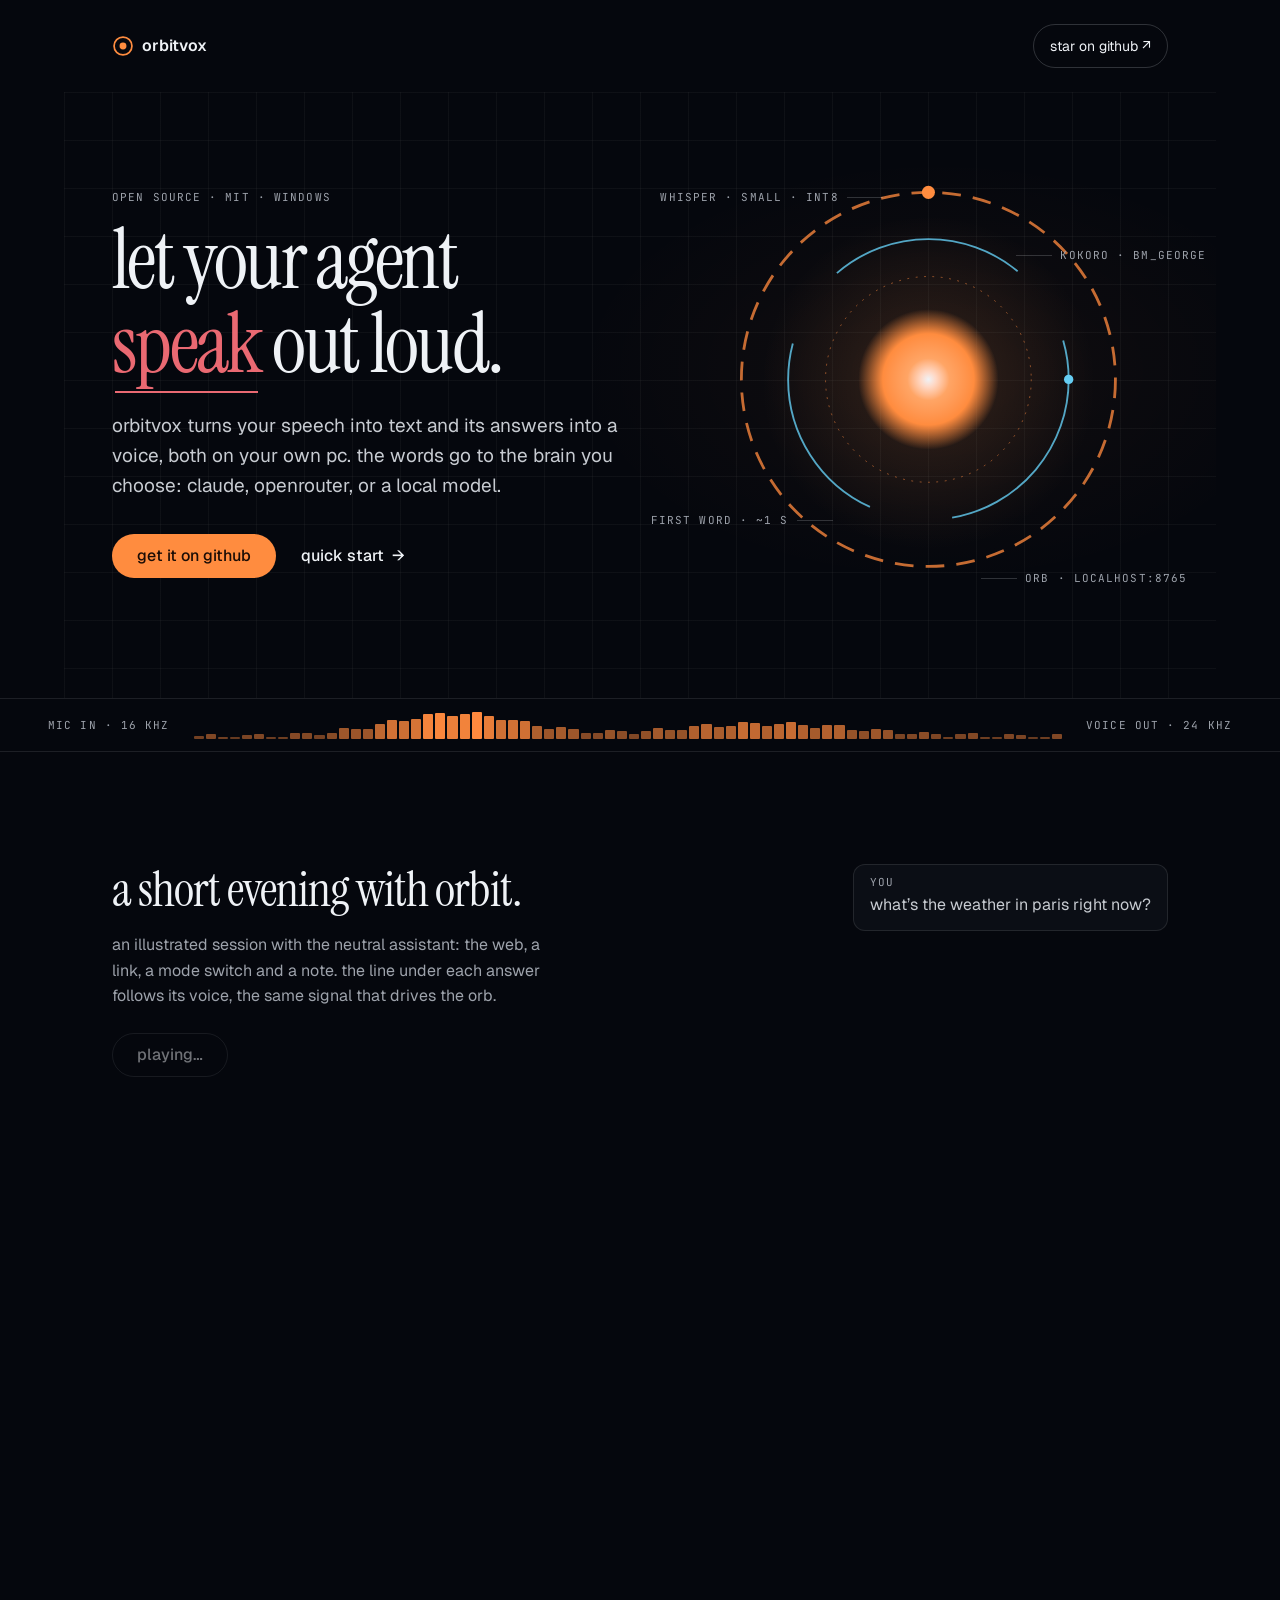
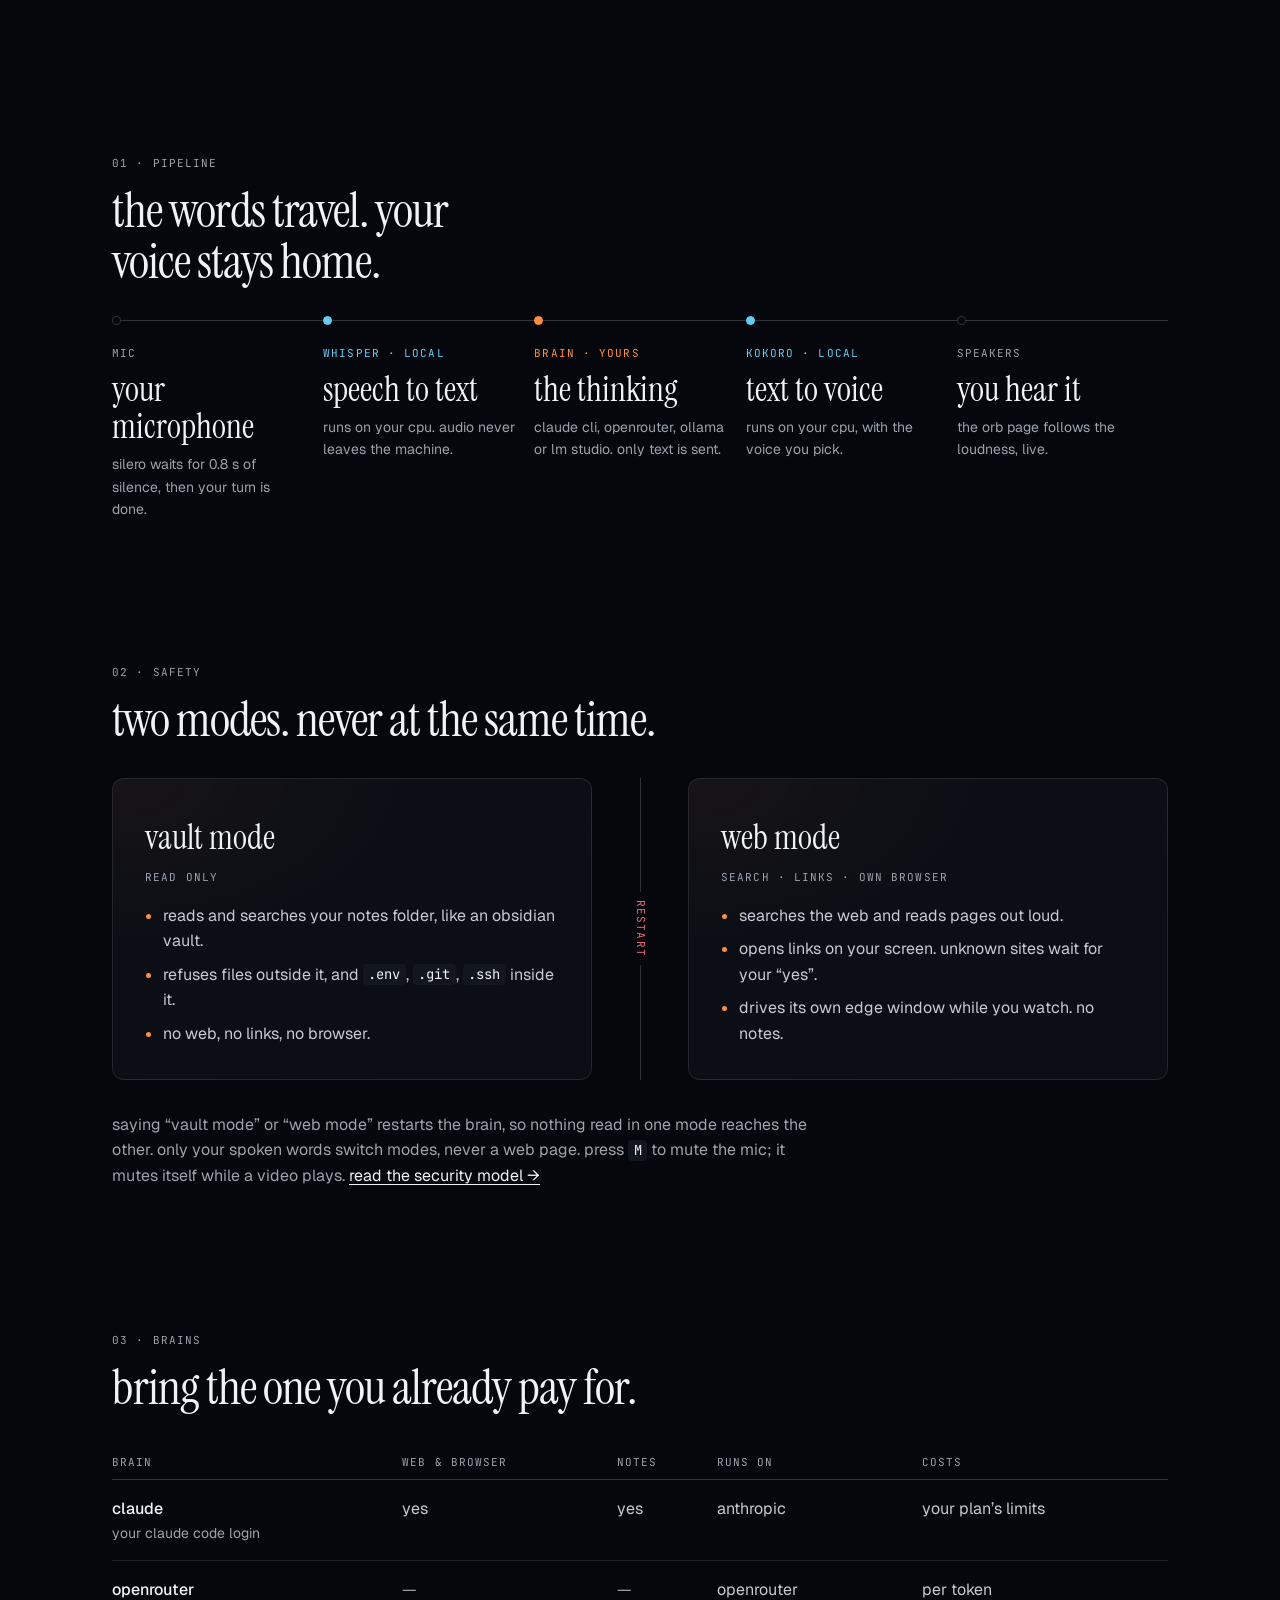
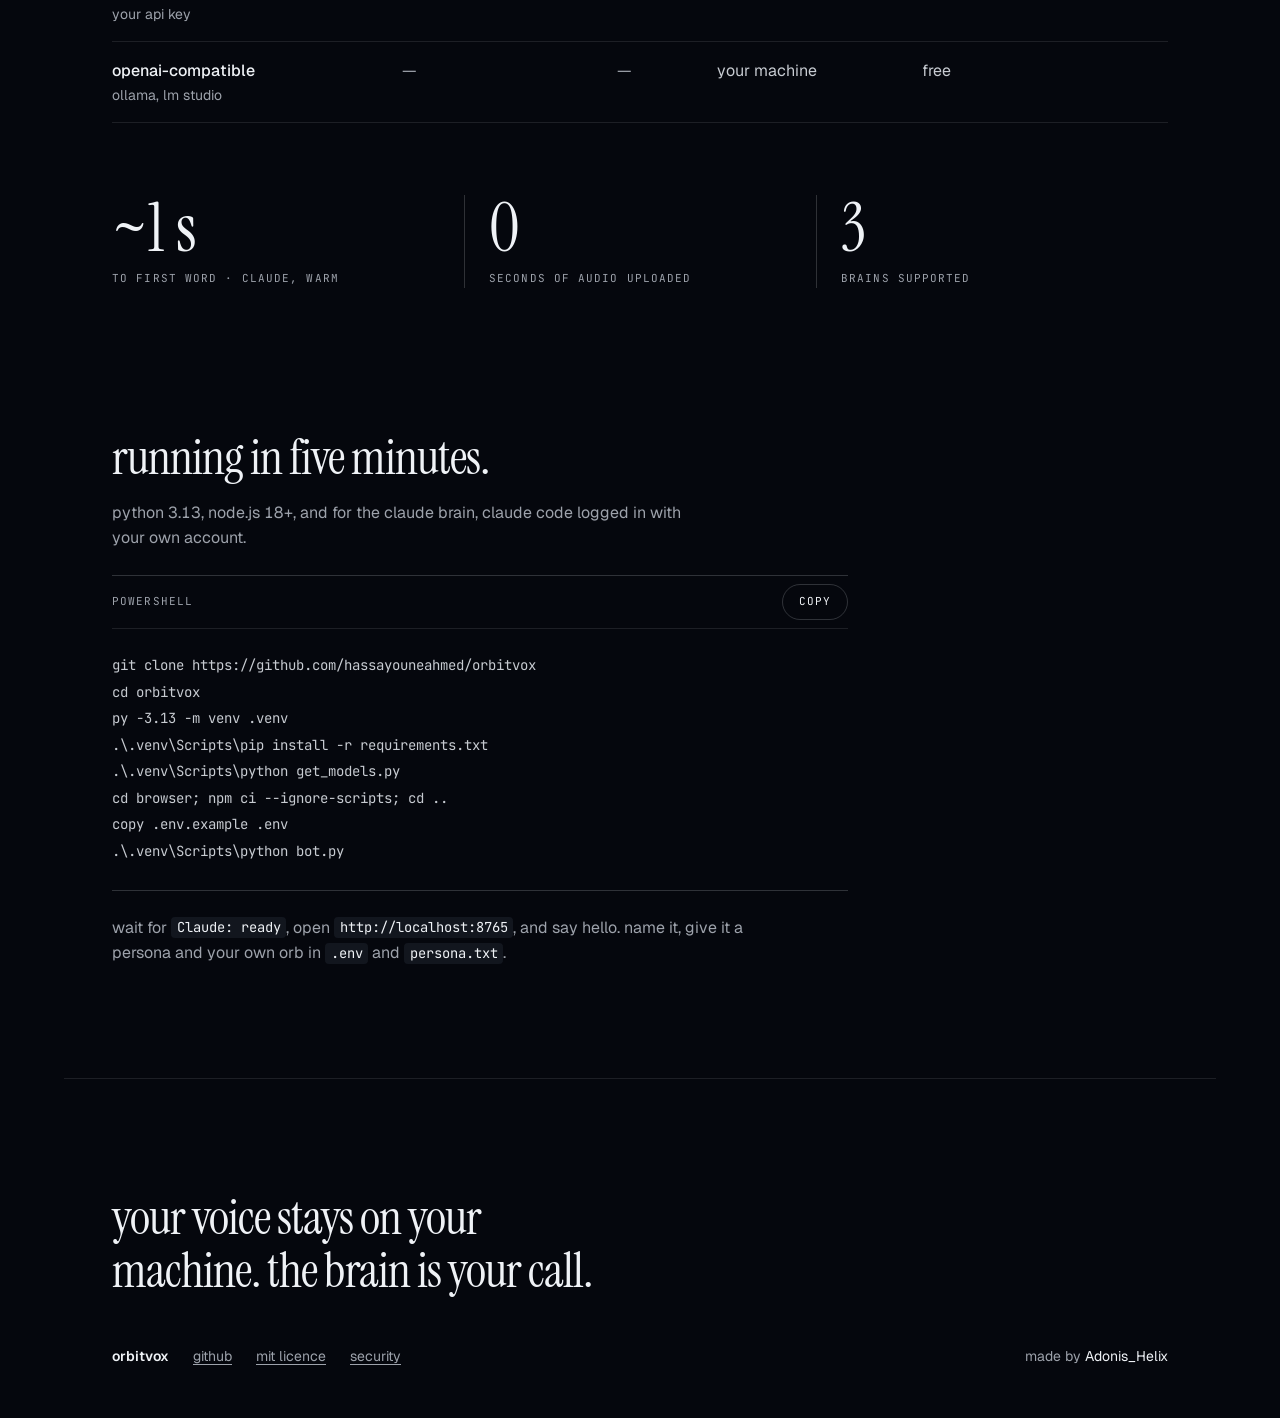
==== docs/index.html @ 750b60a7 "feat: landing page and README redesign GitHub Pages site in docs/ (Lumen night theme, product orb as" ====
<!doctype html>
<html lang="en">
<head>
<meta charset="utf-8">
<meta name="viewport" content="width=device-width, initial-scale=1">
<title>OrbitVox · a local voice for your AI agent</title>
<meta name="description" content="OrbitVox gives your AI agent a voice on your own PC. Local speech-to-text and voice, your choice of brain, a live orb, and safety by design. Open source, MIT.">
<meta property="og:title" content="OrbitVox · a local voice for your AI agent">
<meta property="og:description" content="Talk to your agent. It talks back, searches the web, opens pages, and reads your notes. Open source, MIT.">
<meta property="og:image" content="assets/banner.svg">
<meta name="theme-color" content="#0b0d14">
<link rel="icon" href="assets/mark.svg" type="image/svg+xml">
<link rel="preconnect" href="https://fonts.googleapis.com">
<link rel="preconnect" href="https://fonts.gstatic.com" crossorigin>
<link href="https://fonts.googleapis.com/css2?family=Instrument+Serif&family=Geist:wght@400;500;600&family=JetBrains+Mono:wght@400;500&display=swap" rel="stylesheet">
<link rel="stylesheet" href="tokens.css">
<link rel="stylesheet" href="style.css">
</head>
<body>

<header class="nav">
  <a class="nav__brand" href="#top" aria-label="OrbitVox home">
    <svg class="nav__mark" viewBox="0 0 32 32" aria-hidden="true"><circle cx="16" cy="16" r="13" /><circle cx="16" cy="16" r="5" /></svg>
    OrbitVox
  </a>
  <a class="nav__cta" href="https://github.com/hassayouneahmed/orbitvox">Star on GitHub <span aria-hidden="true">↗</span></a>
</header>

<main id="top">

  <section class="hero" aria-labelledby="hero-title">
    <div class="hero__copy">
      <p class="eyebrow">Open source · MIT · Windows</p>
      <h1 class="hero__title" id="hero-title">let your agent<br> <em>speak</em>&nbsp;out loud.</h1>
      <p class="hero__lede">OrbitVox turns your speech into text and its answers into a voice, both on your own PC. The words go to the brain you choose: Claude, OpenRouter, or a local model.</p>
      <div class="hero__actions">
        <a class="btn btn--primary" href="https://github.com/hassayouneahmed/orbitvox">Get it on GitHub</a>
        <a class="btn btn--link" href="#start">Quick start <span aria-hidden="true">→</span></a>
      </div>
    </div>

    <figure class="orb" aria-label="The OrbitVox orb, the page OrbitVox shows while it listens and speaks">
      <div class="orb__stage" id="orb">
        <svg class="orb__svg" viewBox="0 0 1024 1024" aria-hidden="true">
          <defs>
            <radialGradient id="core-fill" cx="50%" cy="50%" r="50%">
              <stop offset="0" class="stop-core-0"/><stop offset=".3" class="stop-core-1"/>
              <stop offset=".65" class="stop-core-2"/><stop offset="1" class="stop-core-3"/>
            </radialGradient>
          </defs>
          <g class="ring ring--outer"><circle cx="512" cy="512" r="400"/><circle class="ring__bead" cx="512" cy="112" r="14"/></g>
          <g class="ring ring--inner"><circle cx="512" cy="512" r="300"/><circle class="ring__bead ring__bead--cool" cx="812" cy="512" r="10"/></g>
          <g class="ring ring--dots"><circle cx="512" cy="512" r="220"/></g>
          <circle class="orb__core" cx="512" cy="512" r="150" fill="url(#core-fill)"/>
        </svg>
      </div>
      <ul class="callouts" aria-hidden="true">
        <li class="callout callout--tl">Whisper · small · int8</li>
        <li class="callout callout--tr">Kokoro · bm_george</li>
        <li class="callout callout--bl">First word · ~1 s</li>
        <li class="callout callout--br">Orb · localhost:8765</li>
      </ul>
    </figure>
  </section>

  <aside class="meter" aria-label="Audio formats">
    <p class="meter__label">Mic in · 16 kHz</p>
    <div class="meter__bars" id="meter"></div>
    <p class="meter__label">Voice out · 24 kHz</p>
  </aside>

  <section class="demo" aria-labelledby="demo-title">
    <div class="demo__head">
      <h2 class="section__title" id="demo-title">a short evening with orbit.</h2>
      <p class="section__lede">An illustrated session with the neutral assistant: the web, a link, a mode switch and a note. The line under each answer follows its voice, the same signal that drives the orb.</p>
      <button class="btn btn--ghost" id="replay" type="button">Play the conversation</button>
    </div>
    <ol class="transcript" id="transcript" aria-live="polite">
      <li data-who="you">What’s the weather in Paris right now?</li>
      <li data-who="orbit">One moment.</li>
      <li data-who="orbit">Twelve degrees and light rain, clearing by the evening.</li>
      <li data-who="you">Open the Wikipedia page about owls.</li>
      <li data-who="orbit">Opening en.wikipedia.org.</li>
      <li data-who="you">Vault mode.</li>
      <li data-who="orbit">Switching to vault mode. Ready.</li>
      <li data-who="you">What did I write about the launch?</li>
      <li data-who="orbit">Your launch note says ship on Friday, after the security review.</li>
    </ol>
  </section>

  <section class="pipeline" aria-labelledby="pipe-title">
    <p class="eyebrow">01 · Pipeline</p>
    <h2 class="section__title" id="pipe-title">the words travel. your voice stays home.</h2>
    <ol class="stations">
      <li class="station">
        <span class="station__tag">Mic</span>
        <p class="station__name">your microphone</p>
        <p class="station__note">Silero waits for 0.8 s of silence, then your turn is done.</p>
      </li>
      <li class="station station--local">
        <span class="station__tag">Whisper · local</span>
        <p class="station__name">speech to text</p>
        <p class="station__note">Runs on your CPU. Audio never leaves the machine.</p>
      </li>
      <li class="station station--brain">
        <span class="station__tag">Brain · yours</span>
        <p class="station__name">the thinking</p>
        <p class="station__note">Claude CLI, OpenRouter, Ollama or LM Studio. Only text is sent.</p>
      </li>
      <li class="station station--local">
        <span class="station__tag">Kokoro · local</span>
        <p class="station__name">text to voice</p>
        <p class="station__note">Runs on your CPU, with the voice you pick.</p>
      </li>
      <li class="station">
        <span class="station__tag">Speakers</span>
        <p class="station__name">you hear it</p>
        <p class="station__note">The orb page follows the loudness, live.</p>
      </li>
    </ol>
  </section>

  <section class="modes" aria-labelledby="modes-title">
    <p class="eyebrow">02 · Safety</p>
    <h2 class="section__title" id="modes-title">two modes. never at the same time.</h2>
    <div class="modes__grid">
      <article class="card">
        <h3 class="card__title">vault mode</h3>
        <p class="card__tag">Read only</p>
        <ul class="card__list">
          <li>Reads and searches your notes folder, like an Obsidian vault.</li>
          <li>Refuses files outside it, and <code>.env</code>, <code>.git</code>, <code>.ssh</code> inside it.</li>
          <li>No web, no links, no browser.</li>
        </ul>
      </article>
      <div class="modes__wall" aria-hidden="true"><span>Restart</span></div>
      <article class="card">
        <h3 class="card__title">web mode</h3>
        <p class="card__tag">Search · links · own browser</p>
        <ul class="card__list">
          <li>Searches the web and reads pages out loud.</li>
          <li>Opens links on your screen. Unknown sites wait for your “yes”.</li>
          <li>Drives its own Edge window while you watch. No notes.</li>
        </ul>
      </article>
    </div>
    <p class="modes__note">Saying “vault mode” or “web mode” restarts the brain, so nothing read in one mode reaches the other. Only your spoken words switch modes, never a web page. Press <kbd>M</kbd> to mute the mic; it mutes itself while a video plays. <a href="https://github.com/hassayouneahmed/orbitvox/blob/main/SECURITY.md">Read the security model <span aria-hidden="true">→</span></a></p>
  </section>

  <section class="brains" aria-labelledby="brains-title">
    <p class="eyebrow">03 · Brains</p>
    <h2 class="section__title" id="brains-title">bring the one you already pay for.</h2>
    <div class="table-wrap">
      <table class="spec">
        <thead>
          <tr><th scope="col">Brain</th><th scope="col">Web &amp; browser</th><th scope="col">Notes</th><th scope="col">Runs on</th><th scope="col">Costs</th></tr>
        </thead>
        <tbody>
          <tr><th scope="row">Claude <span class="spec__sub">your Claude Code login</span></th><td>Yes</td><td>Yes</td><td>Anthropic</td><td>Your plan’s limits</td></tr>
          <tr><th scope="row">OpenRouter <span class="spec__sub">your API key</span></th><td class="spec__no">—</td><td class="spec__no">—</td><td>OpenRouter</td><td>Per token</td></tr>
          <tr><th scope="row">OpenAI-compatible <span class="spec__sub">Ollama, LM Studio</span></th><td class="spec__no">—</td><td class="spec__no">—</td><td>Your machine</td><td>Free</td></tr>
        </tbody>
      </table>
    </div>
    <dl class="stats">
      <div class="stat"><dt class="stat__label">To first word · Claude, warm</dt><dd class="stat__value">~1 s</dd></div>
      <div class="stat"><dt class="stat__label">Seconds of audio uploaded</dt><dd class="stat__value">0</dd></div>
      <div class="stat"><dt class="stat__label">Brains supported</dt><dd class="stat__value">3</dd></div>
    </dl>
  </section>

  <section class="start" id="start" aria-labelledby="start-title">
    <h2 class="section__title" id="start-title">running in five minutes.</h2>
    <p class="section__lede">Python 3.13, Node.js 18+, and for the Claude brain, Claude Code logged in with your own account.</p>
    <figure class="code">
      <figcaption class="code__bar">
        <span class="code__label">PowerShell</span>
        <button class="code__copy" type="button" data-copy="install" aria-live="polite">Copy</button>
      </figcaption>
<pre id="install"><code>git clone https://github.com/hassayouneahmed/orbitvox
cd orbitvox
py -3.13 -m venv .venv
.\.venv\Scripts\pip install -r requirements.txt
.\.venv\Scripts\python get_models.py
cd browser; npm ci --ignore-scripts; cd ..
copy .env.example .env
.\.venv\Scripts\python bot.py</code></pre>
    </figure>
    <p class="start__after">Wait for <code>Claude: ready</code>, open <code>http://localhost:8765</code>, and say hello. Name it, give it a persona and your own orb in <code>.env</code> and <code>persona.txt</code>.</p>
  </section>

</main>

<footer class="footer">
  <p class="footer__statement">your voice stays on your machine. the brain is your call.</p>
  <div class="footer__meta">
    <span class="footer__brand">OrbitVox</span>
    <a href="https://github.com/hassayouneahmed/orbitvox">GitHub</a>
    <a href="https://github.com/hassayouneahmed/orbitvox/blob/main/LICENSE">MIT licence</a>
    <a href="https://github.com/hassayouneahmed/orbitvox/blob/main/SECURITY.md">Security</a>
    <span class="footer__credit">made by <span class="footer__name">Adonis_Helix</span></span>
  </div>
</footer>

<script src="app.js" defer></script>
</body>
</html>
---- docs/tokens.css ----
/* Hallmark · tokens · theme: lumen (night foundry) */
:root {
  /* colour — night foundry */
  --color-paper: oklch(13% 0.014 265);
  --color-paper-2: oklch(16.5% 0.016 265);
  --color-paper-3: oklch(20% 0.018 265);
  --color-ink: oklch(96% 0.006 262);
  --color-ink-2: oklch(84% 0.01 262);
  --color-muted: oklch(71% 0.014 262);
  --color-rule: oklch(96% 0.006 262 / 0.10);
  --color-rule-2: oklch(96% 0.006 262 / 0.18);
  --rule-blueprint: oklch(96% 0.006 262 / 0.04);
  --color-accent: oklch(76% 0.17 50);
  --color-accent-ink: oklch(18% 0.03 50);
  --color-accent-2: oklch(68% 0.16 18);
  --color-glow: oklch(80% 0.16 50 / 0.42);
  --color-glow-2: oklch(80% 0.16 50 / 0.16);
  --color-paper-emit: oklch(76% 0.17 50 / 0.05);
  --color-card-emit: oklch(76% 0.17 50 / 0.05);
  --color-card-emit-hover: oklch(76% 0.17 50 / 0.11);
  --color-cool: oklch(80% 0.11 225);
  --color-focus: oklch(82% 0.15 50);

  /* type */
  --font-display: "Instrument Serif", "Tiempos Headline", ui-serif, Georgia, serif;
  --font-body: "Geist", ui-sans-serif, system-ui, sans-serif;
  --font-label: "JetBrains Mono", ui-monospace, "Cascadia Mono", Consolas, monospace;
  --text-display: clamp(2.9rem, 5.2vw + 1rem, 5.6rem);
  --text-3xl: clamp(2.1rem, 2.6vw + 1rem, 3.4rem);
  --text-2xl: clamp(1.6rem, 1.4vw + 1rem, 2.2rem);
  --text-stat: clamp(2.5rem, 4vw + 1rem, 4.5rem);
  --text-lg: 1.1875rem;
  --text-md: 1rem;
  --text-sm: 0.875rem;
  --text-micro: 0.6875rem;
  --tracking-micro: 0.10em;

  /* space — 4 pt scale */
  --space-2xs: 0.25rem;
  --space-xs: 0.5rem;
  --space-sm: 0.75rem;
  --space-md: 1rem;
  --space-lg: 1.5rem;
  --space-xl: 2rem;
  --space-2xl: 3rem;
  --space-3xl: 4.5rem;
  --space-4xl: 7rem;
  --page-gutter: clamp(1rem, 4vw, 3rem);
  --page-max: 72rem;

  /* shape */
  --radius-sm: 6px;
  --radius-md: 12px;
  --radius-pill: 999px;

  /* motion */
  --ease-out: cubic-bezier(0.16, 1, 0.3, 1);
  --ease-in: cubic-bezier(0.7, 0, 0.84, 0);
  --ease-in-out: cubic-bezier(0.65, 0, 0.35, 1);
  --ease-soft: cubic-bezier(0.22, 0.61, 0.36, 1);
  --dur-short: 160ms;
  --dur-mid: 220ms;
  --dur-reveal: 320ms;
  --dur-pulse: 4s;
}
---- docs/style.css ----
/* Hallmark · pre-emit critique: P5 H4 E4 S5 R4 V5 */
/* Hallmark · genre: atmospheric · macrostructure: Marquee Hero · theme: lumen (night foundry) · enrichment: H9 Tier-B hand-SVG (the product's own orb, instrument-style with leader callouts) · nav: N9 Edge-aligned (CTA=text+arrow pill, wordmark=sans, padding=default) · footer: Ft5 Statement (38ch, wordmark under, hairline)
 * tone: atmospheric / technical · anchor hue: brass 50 · audience: devs + local-AI tinkerers · use: star / clone the repo
 * deviation: lumen bans decorative orbs; this orb is the product's real interface, built as an instrument with real-value callouts
 */

/* ---------- base ---------- */
*, *::before, *::after { box-sizing: border-box; }
html, body { overflow-x: clip; }
html { scroll-behavior: smooth; -webkit-text-size-adjust: 100%; }
body {
  margin: 0;
  background: var(--color-paper);
  color: var(--color-ink-2);
  font-family: var(--font-body);
  font-size: var(--text-md);
  line-height: 1.6;
  font-variant-numeric: tabular-nums;
  text-transform: lowercase;           /* lumen prose register */
  -webkit-font-smoothing: antialiased;
}
a { color: inherit; }
button { font: inherit; text-transform: inherit; }
:focus-visible { outline: 2px solid var(--color-focus); outline-offset: 3px; border-radius: var(--radius-sm); }
code, kbd, pre {
  font-variant-ligatures: none;   /* keep -- as two hyphens */
}
code, kbd {
  font-family: var(--font-label);
  font-size: 0.86em;
  text-transform: none;
  color: var(--color-ink);
  background: var(--color-paper-3);
  padding: 0.1em 0.4em;
  border-radius: 4px;
}

/* mono labels: the only uppercase surface */
.eyebrow, .callout, .meter__label, .stat__label, .card__tag, .station__tag, .code__label, .spec thead th {
  font-family: var(--font-label);
  font-size: var(--text-micro);
  font-weight: 400;
  letter-spacing: var(--tracking-micro);
  text-transform: uppercase;
  color: var(--color-muted);
}
.eyebrow { margin: 0 0 var(--space-sm); }

main > section {
  max-width: var(--page-max);
  margin-inline: auto;
  padding-inline: var(--page-gutter);
}

.section__title {
  font-family: var(--font-display);
  font-weight: 400;
  font-size: var(--text-3xl);
  line-height: 1.05;
  letter-spacing: -0.02em;
  color: var(--color-ink);
  margin: 0 0 var(--space-md);
  max-width: 26ch;
  text-wrap: balance;
  overflow-wrap: anywhere;
  min-width: 0;
}
.section__lede { max-width: 52ch; margin: 0 0 var(--space-lg); color: var(--color-muted); }

/* ---------- buttons ---------- */
.btn {
  display: inline-flex; align-items: center; gap: var(--space-xs);
  min-height: 44px;
  padding: 0 var(--space-lg);
  border-radius: var(--radius-pill);
  font: 500 var(--text-md) / 1 var(--font-body);
  text-decoration: none;
  white-space: nowrap;
  cursor: pointer;
  border: 1px solid transparent;
  transition: background-color var(--dur-short) var(--ease-out), border-color var(--dur-short) var(--ease-out), transform 100ms var(--ease-out);
}
.btn:active { transform: translateY(1px); }
.btn--primary { background: var(--color-accent); color: var(--color-accent-ink); }
.btn--primary:hover { background: var(--color-focus); }
.btn--link { padding-inline: var(--space-xs); color: var(--color-ink); }
.btn--link:hover { color: var(--color-accent); }
.btn--ghost { background: transparent; border-color: var(--color-rule-2); color: var(--color-ink); }
.btn--ghost:hover { border-color: var(--color-accent); }
.btn:disabled, .btn[aria-disabled="true"] { opacity: 0.45; cursor: not-allowed; transform: none; }

/* ---------- nav · N9 edge-aligned ---------- */
.nav {
  display: flex; align-items: center; justify-content: space-between; gap: var(--space-md);
  max-width: var(--page-max);
  margin-inline: auto;
  padding: var(--space-lg) var(--page-gutter);
}
.nav__brand {
  display: inline-flex; align-items: center; gap: var(--space-xs);
  font-weight: 600; color: var(--color-ink); text-decoration: none; white-space: nowrap;
  min-height: 44px;
}
.nav__mark { width: 22px; height: 22px; fill: none; stroke: var(--color-accent); stroke-width: 2.5; }
.nav__mark circle:last-child { fill: var(--color-accent); stroke: none; }
.nav__cta {
  display: inline-flex; align-items: center; gap: var(--space-2xs);
  min-height: 44px; padding: 0 var(--space-md);
  border: 1px solid var(--color-rule-2); border-radius: var(--radius-pill);
  color: var(--color-ink); text-decoration: none; white-space: nowrap; font-size: var(--text-sm);
  transition: border-color var(--dur-short) var(--ease-out);
}
.nav__cta:hover { border-color: var(--color-accent); }
.nav__cta:active, .code__copy:active { transform: translateY(1px); }

/* ---------- hero ---------- */
.hero {
  display: grid;
  grid-template-columns: minmax(0, 1.05fr) minmax(0, 0.95fr);
  align-items: center;
  gap: var(--space-2xl);
  padding-block: var(--space-2xl) var(--space-3xl);
  background:
    linear-gradient(var(--rule-blueprint) 1px, transparent 1px) 0 0 / 48px 48px,
    linear-gradient(90deg, var(--rule-blueprint) 1px, transparent 1px) 0 0 / 48px 48px,
    radial-gradient(45% 50% at 76% 46%, var(--color-paper-emit) 0%, transparent 70%);
  overflow: clip;
}
.hero__title {
  font-family: var(--font-display);
  font-weight: 400;
  font-size: var(--text-display);
  line-height: 1.02;
  letter-spacing: -0.032em;
  color: var(--color-ink);
  margin: 0 0 var(--space-lg);
  max-width: 16ch;
  overflow-wrap: anywhere;
  min-width: 0;
}
.hero__title em {
  font-style: normal;
  color: var(--color-accent-2);
  position: relative;
  white-space: nowrap;
}
.hero__title em::after {
  content: ""; position: absolute;
  left: 0.04em; right: 0.04em; bottom: 0.06em; height: 2px;
  background: var(--color-accent-2);
  transform-origin: left;
  animation: underline var(--dur-reveal) var(--ease-soft) 700ms backwards;
}
@keyframes underline { from { transform: scaleX(0); } to { transform: scaleX(1); } }
.station__name, .card__title, .footer__statement, .stat__value { overflow-wrap: anywhere; min-width: 0; }
.hero__lede { max-width: 48ch; font-size: var(--text-lg); margin: 0 0 var(--space-xl); color: var(--color-ink-2); }
.hero__actions { display: flex; flex-wrap: wrap; align-items: center; gap: var(--space-sm) var(--space-md); }

/* ---------- the orb, as an instrument ---------- */
.orb { position: relative; margin: 0; justify-self: center; width: min(100%, 30rem); }
.orb__stage { position: relative; aspect-ratio: 1; --level: 0; }
.orb__stage::before {
  content: ""; position: absolute; inset: 14%;
  border-radius: 50%;
  background: radial-gradient(circle, var(--color-glow-2) 0%, transparent 68%);
  transform: scale(calc(1 + var(--level) * 0.25));
  transition: transform 120ms linear;
}
.orb__svg { position: relative; width: 100%; height: 100%; overflow: visible; }
.ring { transform-box: view-box; transform-origin: 512px 512px; fill: none; }
.ring--outer circle:first-child { stroke: var(--color-accent); stroke-width: 6; stroke-dasharray: 40 26; opacity: 0.75; }
.ring--inner circle:first-child { stroke: var(--color-cool); stroke-width: 4; stroke-dasharray: 420 180; opacity: 0.8; }
.ring--dots circle { stroke: var(--color-accent); stroke-width: 2; stroke-dasharray: 4 14; opacity: 0.55; }
.ring__bead { fill: var(--color-accent); stroke: none; }
.ring__bead--cool { fill: var(--color-cool); }
.ring--outer, .ring--dots { animation: spin 28s linear infinite; }
.ring--inner { animation: spin 18s linear infinite reverse; }
@keyframes spin { to { transform: rotate(360deg); } }
.orb__core {
  transform-box: view-box; transform-origin: 512px 512px;
  transform: scale(calc(1 + var(--level) * 0.14));
  transition: transform 120ms linear;
}
.stop-core-0 { stop-color: var(--color-ink); }
.stop-core-1 { stop-color: var(--color-focus); }
.stop-core-2 { stop-color: var(--color-accent); }
.stop-core-3 { stop-color: var(--color-accent); stop-opacity: 0; }

.callouts { list-style: none; margin: 0; padding: 0; }
.callout { position: absolute; white-space: nowrap; display: flex; align-items: center; gap: var(--space-xs); }
.callout::before { content: ""; width: 2.25rem; height: 1px; background: var(--color-rule-2); flex: none; }
.callout--tl { top: 10%; left: -6%; flex-direction: row-reverse; }
.callout--tr { top: 22%; right: -8%; }
.callout--bl { bottom: 20%; left: -8%; flex-direction: row-reverse; }
.callout--br { bottom: 8%; right: -4%; }

/* ---------- meter strip ---------- */
.meter {
  display: grid; grid-template-columns: auto minmax(0, 1fr) auto; align-items: center;
  gap: var(--space-lg);
  padding: var(--space-sm) var(--page-gutter);
  border-block: 1px solid var(--color-rule);
}
.meter__label { margin: 0; white-space: nowrap; }
.meter__bars { display: flex; align-items: flex-end; gap: 2px; height: 28px; min-width: 0; overflow: hidden; }
.meter__bars span { flex: 1 0 1px; background: var(--color-accent); border-radius: 1px; }

/* ---------- demo ---------- */
.demo {
  display: grid; grid-template-columns: minmax(0, 0.9fr) minmax(0, 1.1fr);
  gap: var(--space-2xl); align-items: start;
  padding-block: var(--space-4xl) var(--space-3xl);
}
.transcript { list-style: none; margin: 0; padding: 0; display: grid; gap: var(--space-sm); }
.transcript li {
  max-width: 34ch;
  padding: var(--space-sm) var(--space-md);
  border-radius: var(--radius-md);
  border: 1px solid var(--color-rule);
  transition: opacity var(--dur-mid) var(--ease-out), transform var(--dur-mid) var(--ease-out);
}
.transcript li::before {
  display: block; margin-bottom: var(--space-2xs);
  font: 400 var(--text-micro) / 1 var(--font-label); letter-spacing: var(--tracking-micro);
  text-transform: uppercase; color: var(--color-muted);
}
.transcript li[data-who="you"] { justify-self: end; background: var(--color-paper-2); }
.transcript li[data-who="you"]::before { content: "You"; }
.transcript li[data-who="orbit"] {
  justify-self: start; color: var(--color-ink);
  background: radial-gradient(120% 140% at 0% 0%, var(--color-card-emit) 0%, transparent 60%), var(--color-paper-2);
}
.transcript li[data-who="orbit"]::before { content: "Orbit"; color: var(--color-accent); }
.transcript li[data-who="orbit"] { position: relative; overflow: hidden; }
.transcript li[data-who="orbit"]::after {
  content: ""; position: absolute; left: 0; right: 0; bottom: 0; height: 2px;
  background: var(--color-accent);
  transform-origin: left; transform: scaleX(0);
}
.transcript li.is-speaking::after { transform: scaleX(calc(0.15 + var(--level, 0) * 0.85)); transition: transform 90ms linear; }
.transcript.is-playing li { opacity: 0; transform: translateY(6px); }
.transcript.is-playing li.is-shown { opacity: 1; transform: none; }

/* ---------- pipeline ---------- */
.pipeline { padding-block: var(--space-3xl); }
.stations {
  list-style: none; margin: var(--space-xl) 0 0; padding: 0;
  display: grid; grid-template-columns: repeat(5, minmax(0, 1fr));
  border-top: 1px solid var(--color-rule-2);
}
.station { position: relative; padding: var(--space-lg) var(--space-md) 0 0; }
.station::before {
  content: ""; position: absolute; top: -5px; left: 0;
  width: 9px; height: 9px; border-radius: 50%;
  background: var(--color-paper); border: 1px solid var(--color-rule-2);
}
.station--local::before { border-color: var(--color-cool); background: var(--color-cool); }
.station--brain::before { border-color: var(--color-accent); background: var(--color-accent); }
.station__tag { display: block; margin-bottom: var(--space-xs); }
.station--local .station__tag { color: var(--color-cool); }
.station--brain .station__tag { color: var(--color-accent); }
.station__name { font-family: var(--font-display); font-size: var(--text-2xl); line-height: 1.1; color: var(--color-ink); margin: 0 0 var(--space-xs); }
.station__note { margin: 0; font-size: var(--text-sm); color: var(--color-muted); max-width: 24ch; }

/* ---------- modes ---------- */
.modes { padding-block: var(--space-3xl); }
.modes__grid { display: grid; grid-template-columns: minmax(0, 1fr) auto minmax(0, 1fr); gap: var(--space-lg); margin-top: var(--space-xl); align-items: stretch; }
.card {
  padding: var(--space-xl);
  border: 1px solid var(--color-rule);
  border-radius: var(--radius-md);
  background: radial-gradient(90% 80% at 0% 0%, var(--color-card-emit) 0%, transparent 70%), var(--color-paper-2);
  transition: transform var(--dur-mid) var(--ease-soft), background-color var(--dur-mid) var(--ease-soft);
}
.card:hover { transform: translateY(-4px); background: radial-gradient(90% 80% at 0% 0%, var(--color-card-emit-hover) 0%, transparent 70%), var(--color-paper-2); }
.card__title { font-family: var(--font-display); font-weight: 400; font-size: var(--text-2xl); color: var(--color-ink); margin: 0; }
.card__tag { margin: var(--space-2xs) 0 var(--space-md); }
.card__list { margin: 0; padding-left: 1.1em; display: grid; gap: var(--space-xs); }
.card__list li::marker { color: var(--color-accent); }
.modes__wall { display: grid; place-items: center; position: relative; width: 3rem; }
.modes__wall::before { content: ""; position: absolute; inset: 0 50%; width: 1px; background: var(--color-rule-2); }
.modes__wall span {
  position: relative; background: var(--color-paper); padding: var(--space-xs) 0;
  font: 400 var(--text-micro) / 1 var(--font-label); letter-spacing: var(--tracking-micro); text-transform: uppercase;
  color: var(--color-accent-2); writing-mode: vertical-rl;
}
.modes__note { max-width: 64ch; margin: var(--space-xl) 0 0; color: var(--color-muted); }
.modes__note a { color: var(--color-ink); text-underline-offset: 3px; white-space: nowrap; }
.modes__note a:hover { color: var(--color-accent); }

/* ---------- brains ---------- */
.brains { padding-block: var(--space-3xl); }
.table-wrap { overflow-x: auto; margin-top: var(--space-xl); }
.spec { width: 100%; border-collapse: collapse; min-width: 34rem; }
.spec th, .spec td { text-align: left; padding: var(--space-md) var(--space-md) var(--space-md) 0; border-bottom: 1px solid var(--color-rule); vertical-align: top; }
.spec thead th { border-bottom-color: var(--color-rule-2); padding-block: var(--space-xs); }
.spec tbody th { color: var(--color-ink); font-weight: 500; }
.spec__sub { display: block; font-weight: 400; font-size: var(--text-sm); color: var(--color-muted); }
.spec__no { color: var(--color-muted); }

.stats { display: grid; grid-template-columns: repeat(3, minmax(0, 1fr)); margin: var(--space-3xl) 0 0; }
.stat { padding: 0 var(--space-lg); border-left: 1px solid var(--color-rule-2); display: flex; flex-direction: column-reverse; gap: var(--space-xs); }
.stat:first-child { border-left: 0; padding-left: 0; }
.stat__value { margin: 0; font-family: var(--font-display); font-size: var(--text-stat); line-height: 1; color: var(--color-ink); }

/* ---------- quick start ---------- */
.start { padding-block: var(--space-3xl) var(--space-4xl); }
.code { margin: 0; border-top: 1px solid var(--color-rule-2); border-bottom: 1px solid var(--color-rule-2); max-width: 46rem; }
.code__bar { display: flex; align-items: center; justify-content: space-between; padding: var(--space-xs) 0; border-bottom: 1px solid var(--color-rule); }
.code__copy {
  min-height: 36px; padding: 0 var(--space-md);
  font: 400 var(--text-micro) / 1 var(--font-label); letter-spacing: var(--tracking-micro); text-transform: uppercase;
  color: var(--color-ink); background: transparent; border: 1px solid var(--color-rule-2); border-radius: var(--radius-pill);
  cursor: pointer; white-space: nowrap;
  transition: border-color var(--dur-short) var(--ease-out), color var(--dur-short) var(--ease-out);
}
.code__copy:hover { border-color: var(--color-accent); }
.code__copy:disabled { opacity: 0.45; cursor: not-allowed; }
.code__copy[data-state="done"] { color: var(--color-accent); border-color: var(--color-accent); }
.code__copy[data-state="error"] { color: var(--color-accent-2); border-color: var(--color-accent-2); }
.code pre, .table-wrap { scrollbar-color: var(--color-rule-2) transparent; scrollbar-width: thin; }
.code pre { margin: 0; padding: var(--space-lg) 0; overflow-x: auto; }
.code pre code { background: none; padding: 0; font-size: var(--text-sm); line-height: 1.85; color: var(--color-ink-2); }
.start__after { max-width: 60ch; margin: var(--space-lg) 0 0; color: var(--color-muted); }

/* ---------- footer · Ft5 statement ---------- */
.footer {
  max-width: var(--page-max); margin-inline: auto;
  padding: var(--space-4xl) var(--page-gutter) var(--space-2xl);
  border-top: 1px solid var(--color-rule);
}
.footer__statement {
  font-family: var(--font-display); font-size: var(--text-3xl); line-height: 1.08; letter-spacing: -0.02em;
  color: var(--color-ink); max-width: 22ch; margin: 0 0 var(--space-2xl);
}
.footer__meta { display: flex; flex-wrap: wrap; align-items: center; gap: var(--space-xs) var(--space-lg); font-size: var(--text-sm); color: var(--color-muted); }
.footer__meta a { color: var(--color-muted); text-underline-offset: 3px; white-space: nowrap; }
.footer__meta a:hover { color: var(--color-ink); }
.footer__brand { color: var(--color-ink); font-weight: 600; }
.footer__credit { margin-left: auto; white-space: nowrap; }
.footer__name { text-transform: none; color: var(--color-ink); }

/* ---------- responsive ---------- */
@media (max-width: 60rem) {
  .hero { grid-template-columns: minmax(0, 1fr); padding-top: var(--space-lg); }
  .orb { width: min(80%, 24rem); }
  .demo { grid-template-columns: minmax(0, 1fr); padding-top: var(--space-3xl); }
  .stations { grid-template-columns: minmax(0, 1fr); border-top: 0; border-left: 1px solid var(--color-rule-2); margin-left: 4px; }
  .station { padding: 0 0 var(--space-lg) var(--space-lg); }
  .station::before { top: 6px; left: -5px; }
  .station__note { max-width: 40ch; }
  .modes__grid { grid-template-columns: minmax(0, 1fr); }
  .modes__wall { width: auto; height: 2.5rem; }
  .modes__wall::before { inset: 50% 0 auto; width: auto; height: 1px; }
  .modes__wall span { writing-mode: horizontal-tb; padding: 0 var(--space-xs); }
}
@media (max-width: 40rem) {
  .orb { width: 100%; }
  .orb__stage { width: 78%; margin-inline: auto; }
  .callouts { display: grid; grid-template-columns: repeat(2, minmax(0, 1fr)); gap: var(--space-xs) var(--space-md); margin-top: var(--space-md); }
  .callout { position: static; white-space: normal; flex-direction: row; }
  .callout--tl, .callout--tr, .callout--bl, .callout--br { flex-direction: row; }
  .callout::before { width: 0.75rem; }
  .meter { grid-template-columns: minmax(0, 1fr); gap: var(--space-xs); }
  .meter__label:last-child { text-align: right; }
  .stats { grid-template-columns: minmax(0, 1fr); gap: var(--space-xl); }
  .stat { border-left: 0; padding: 0; border-top: 1px solid var(--color-rule-2); padding-top: var(--space-md); }
  .stat:first-child { border-top: 0; padding-top: 0; }
  .footer__credit { margin-left: 0; }
  .card { padding: var(--space-lg); }
}
@media (prefers-reduced-motion: reduce) {
  html { scroll-behavior: auto; }
  .ring--outer, .ring--inner, .ring--dots { animation: none; }
  .hero__title em::after { animation: none; }
  .orb__core, .orb__stage::before { transition: none; }
  .transcript li, .card { transition: opacity 120ms linear; }
  .card:hover { transform: none; }
}
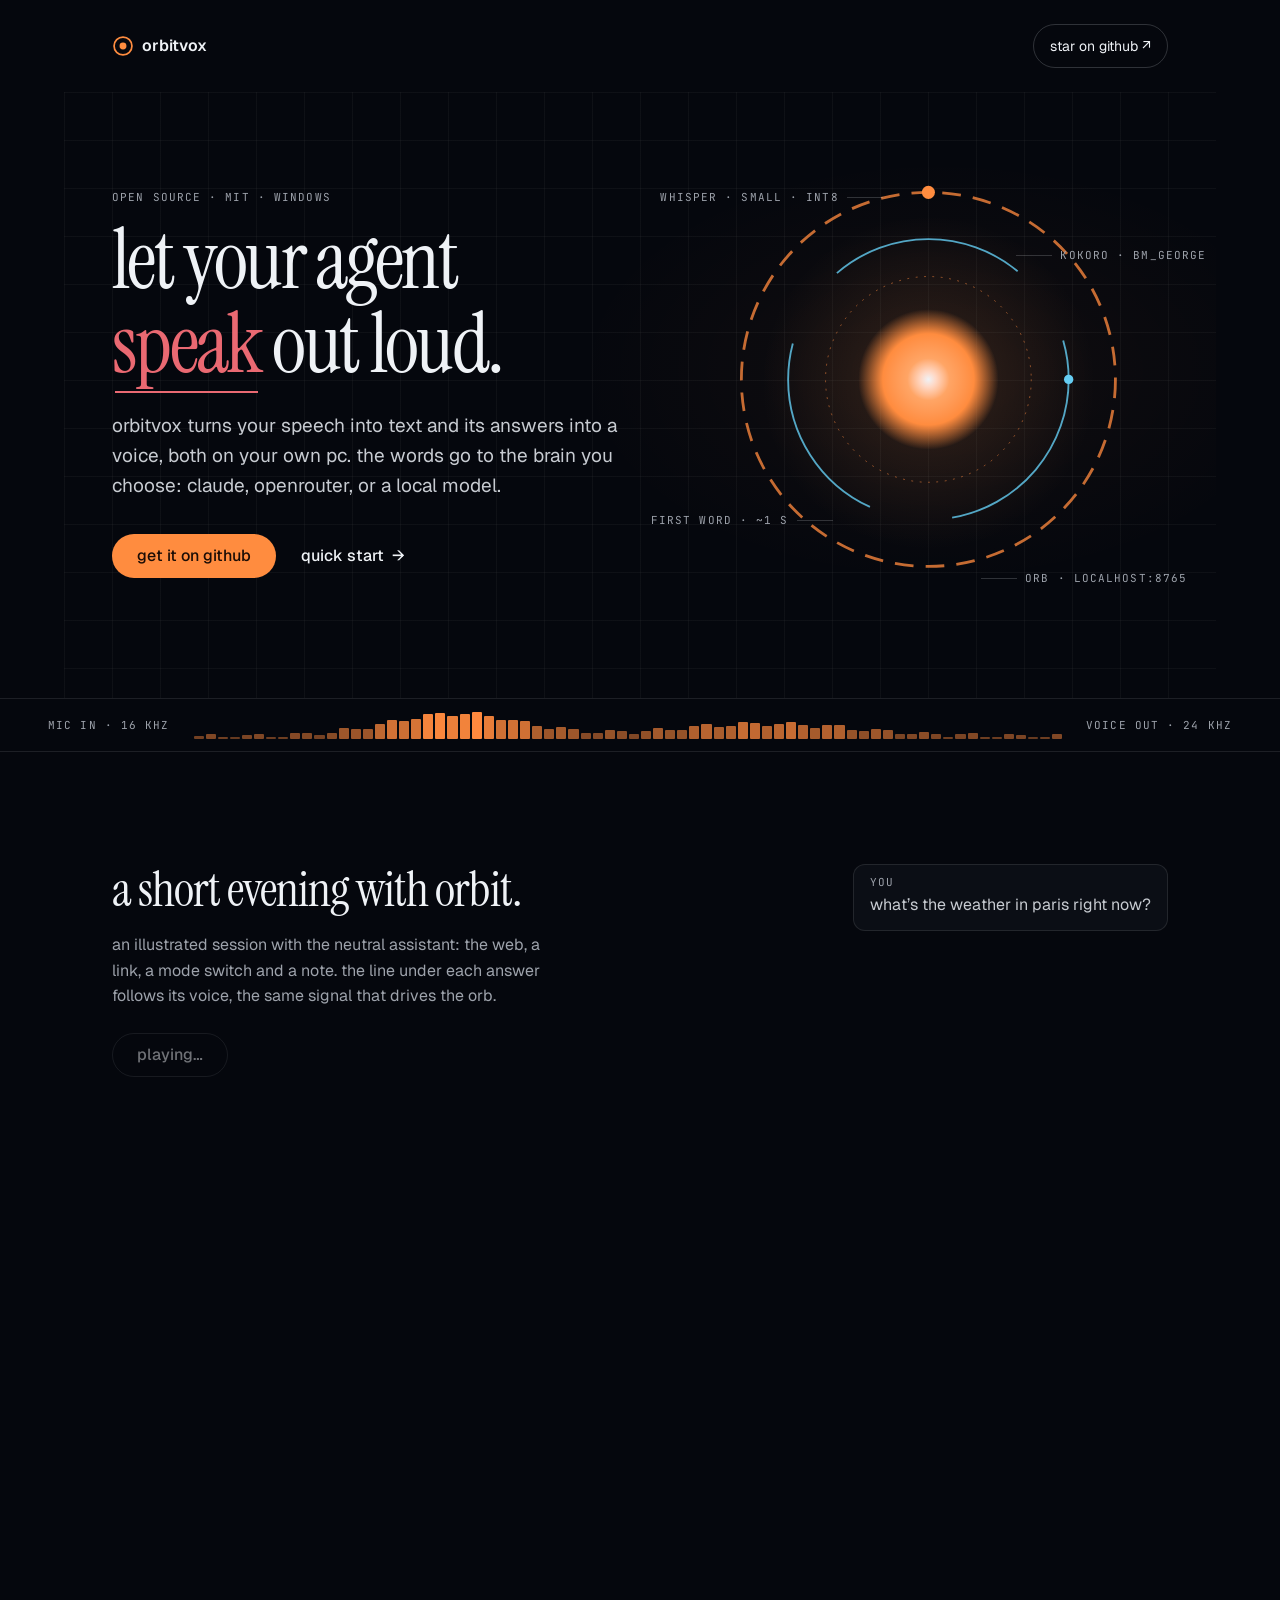
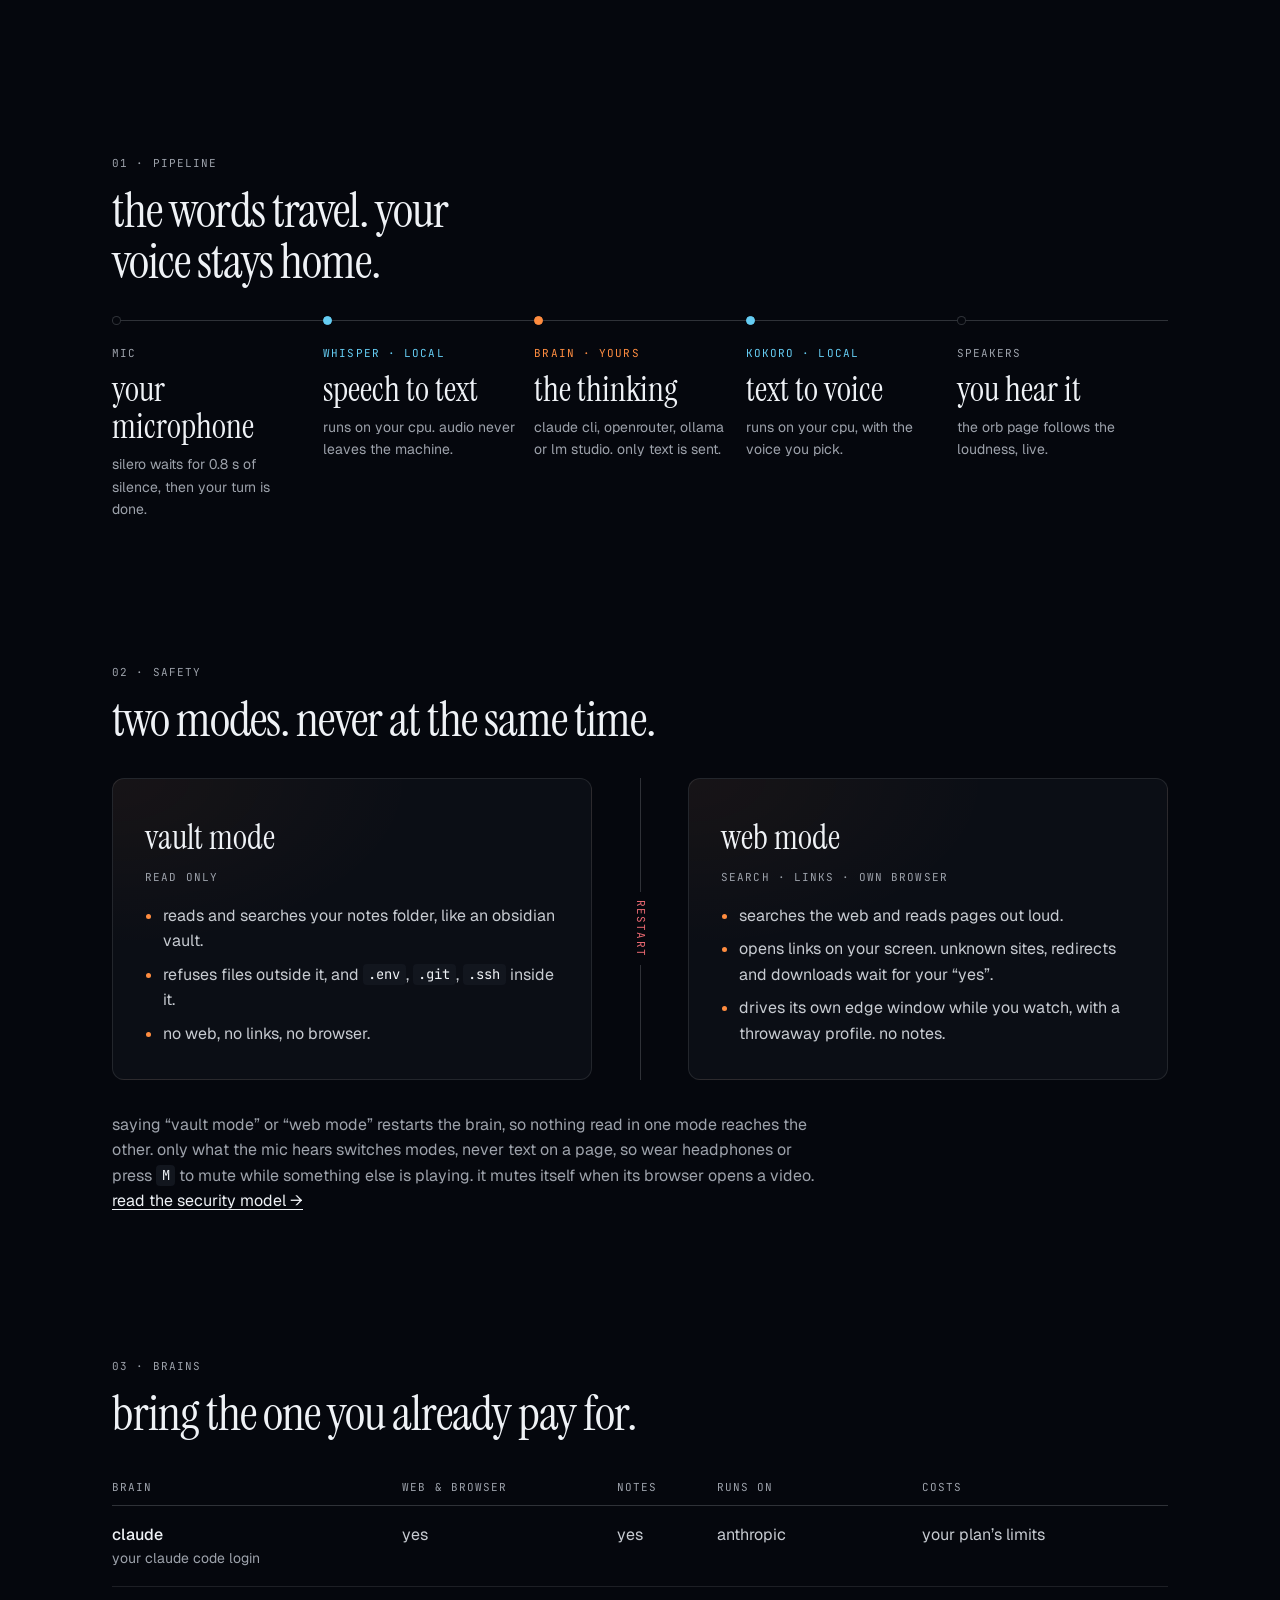
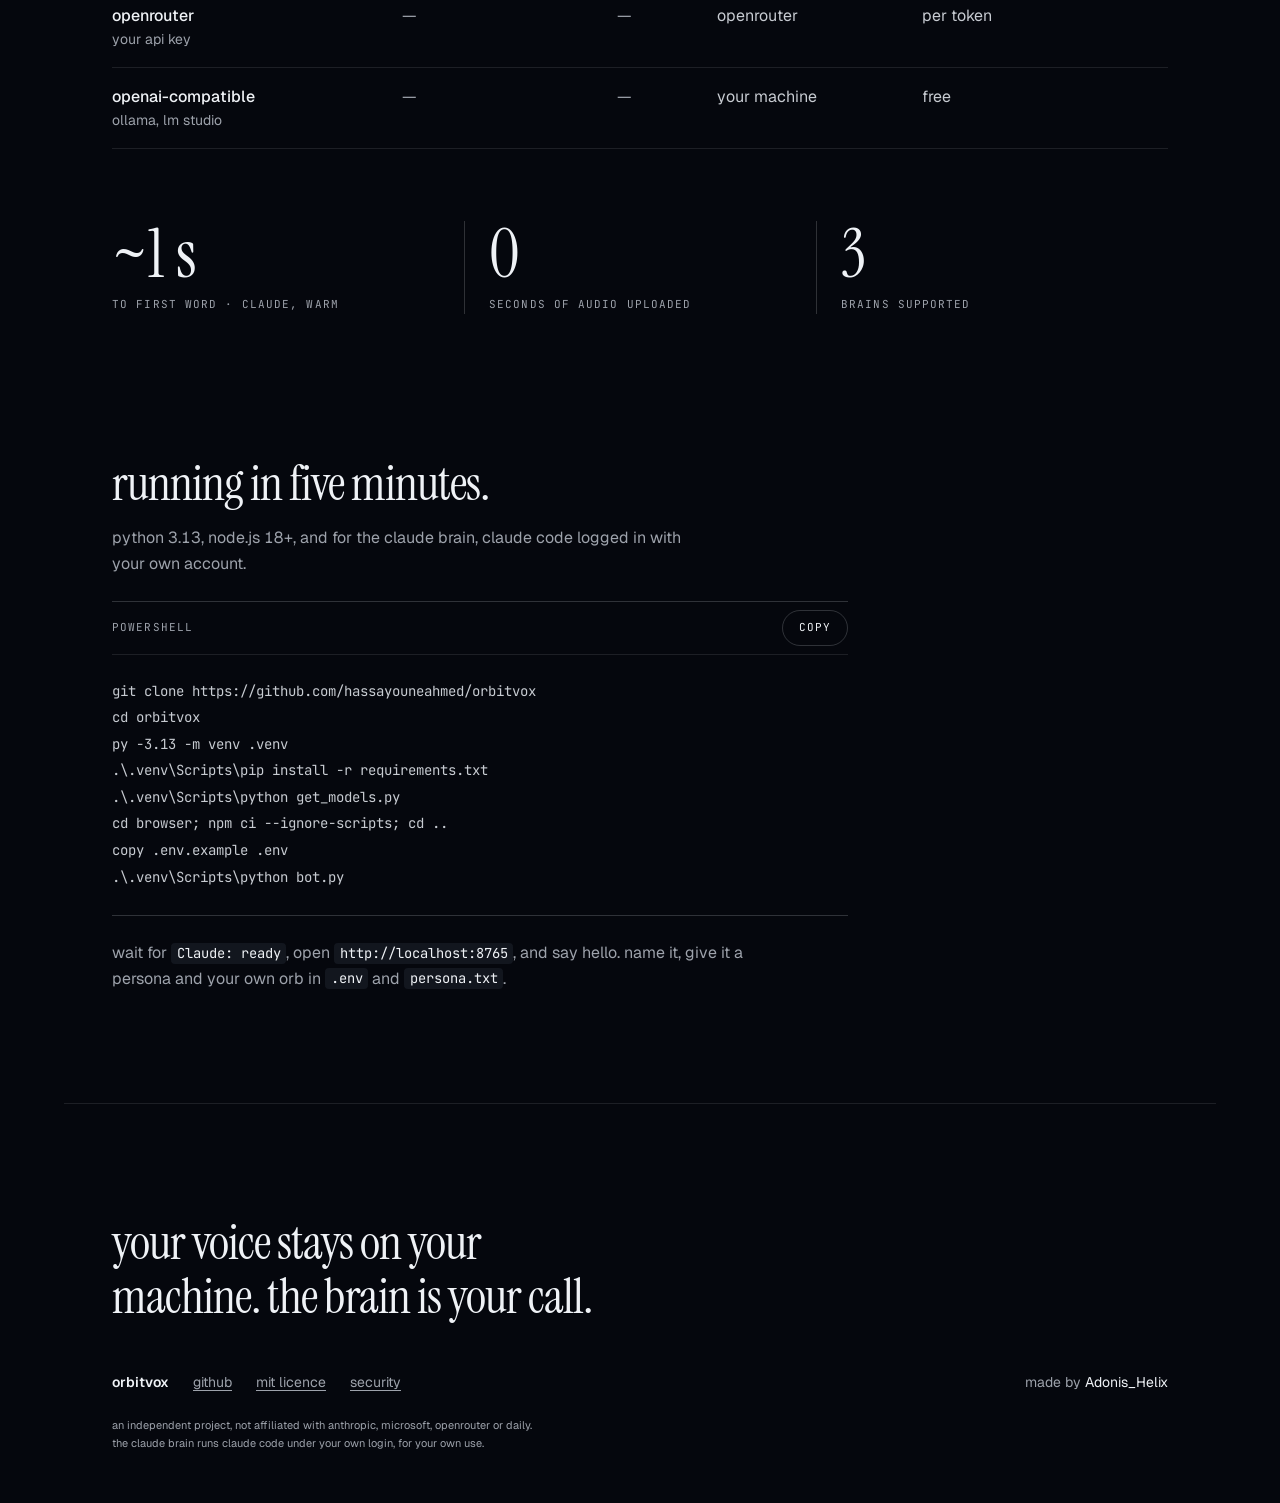
==== commit 29f92014: "fix: pre-publish security hardening Ask before redirect/download links on trusted sites; openai brai" ====
--- a/docs/index.html
+++ b/docs/index.html
@@ -139,12 +139,12 @@
         <p class="card__tag">Search · links · own browser</p>
         <ul class="card__list">
           <li>Searches the web and reads pages out loud.</li>
-          <li>Opens links on your screen. Unknown sites wait for your “yes”.</li>
-          <li>Drives its own Edge window while you watch. No notes.</li>
+          <li>Opens links on your screen. Unknown sites, redirects and downloads wait for your “yes”.</li>
+          <li>Drives its own Edge window while you watch, with a throwaway profile. No notes.</li>
         </ul>
       </article>
     </div>
-    <p class="modes__note">Saying “vault mode” or “web mode” restarts the brain, so nothing read in one mode reaches the other. Only your spoken words switch modes, never a web page. Press <kbd>M</kbd> to mute the mic; it mutes itself while a video plays. <a href="https://github.com/hassayouneahmed/orbitvox/blob/main/SECURITY.md">Read the security model <span aria-hidden="true">→</span></a></p>
+    <p class="modes__note">Saying “vault mode” or “web mode” restarts the brain, so nothing read in one mode reaches the other. Only what the mic hears switches modes, never text on a page, so wear headphones or press <kbd>M</kbd> to mute while something else is playing. It mutes itself when its browser opens a video. <a href="https://github.com/hassayouneahmed/orbitvox/blob/main/SECURITY.md">Read the security model <span aria-hidden="true">→</span></a></p>
   </section>
 
   <section class="brains" aria-labelledby="brains-title">
@@ -200,6 +200,7 @@
     <a href="https://github.com/hassayouneahmed/orbitvox/blob/main/SECURITY.md">Security</a>
     <span class="footer__credit">made by <span class="footer__name">Adonis_Helix</span></span>
   </div>
+  <p class="footer__legal">An independent project, not affiliated with Anthropic, Microsoft, OpenRouter or Daily. The Claude brain runs Claude Code under your own login, for your own use.</p>
 </footer>
 
 <script src="app.js" defer></script>
--- a/docs/style.css
+++ b/docs/style.css
@@ -339,6 +339,7 @@
 .footer__brand { color: var(--color-ink); font-weight: 600; }
 .footer__credit { margin-left: auto; white-space: nowrap; }
 .footer__name { text-transform: none; color: var(--color-ink); }
+.footer__legal { margin: var(--space-lg) 0 0; max-width: 60ch; font-size: var(--text-micro); line-height: 1.6; color: var(--color-muted); }
 
 /* ---------- responsive ---------- */
 @media (max-width: 60rem) {
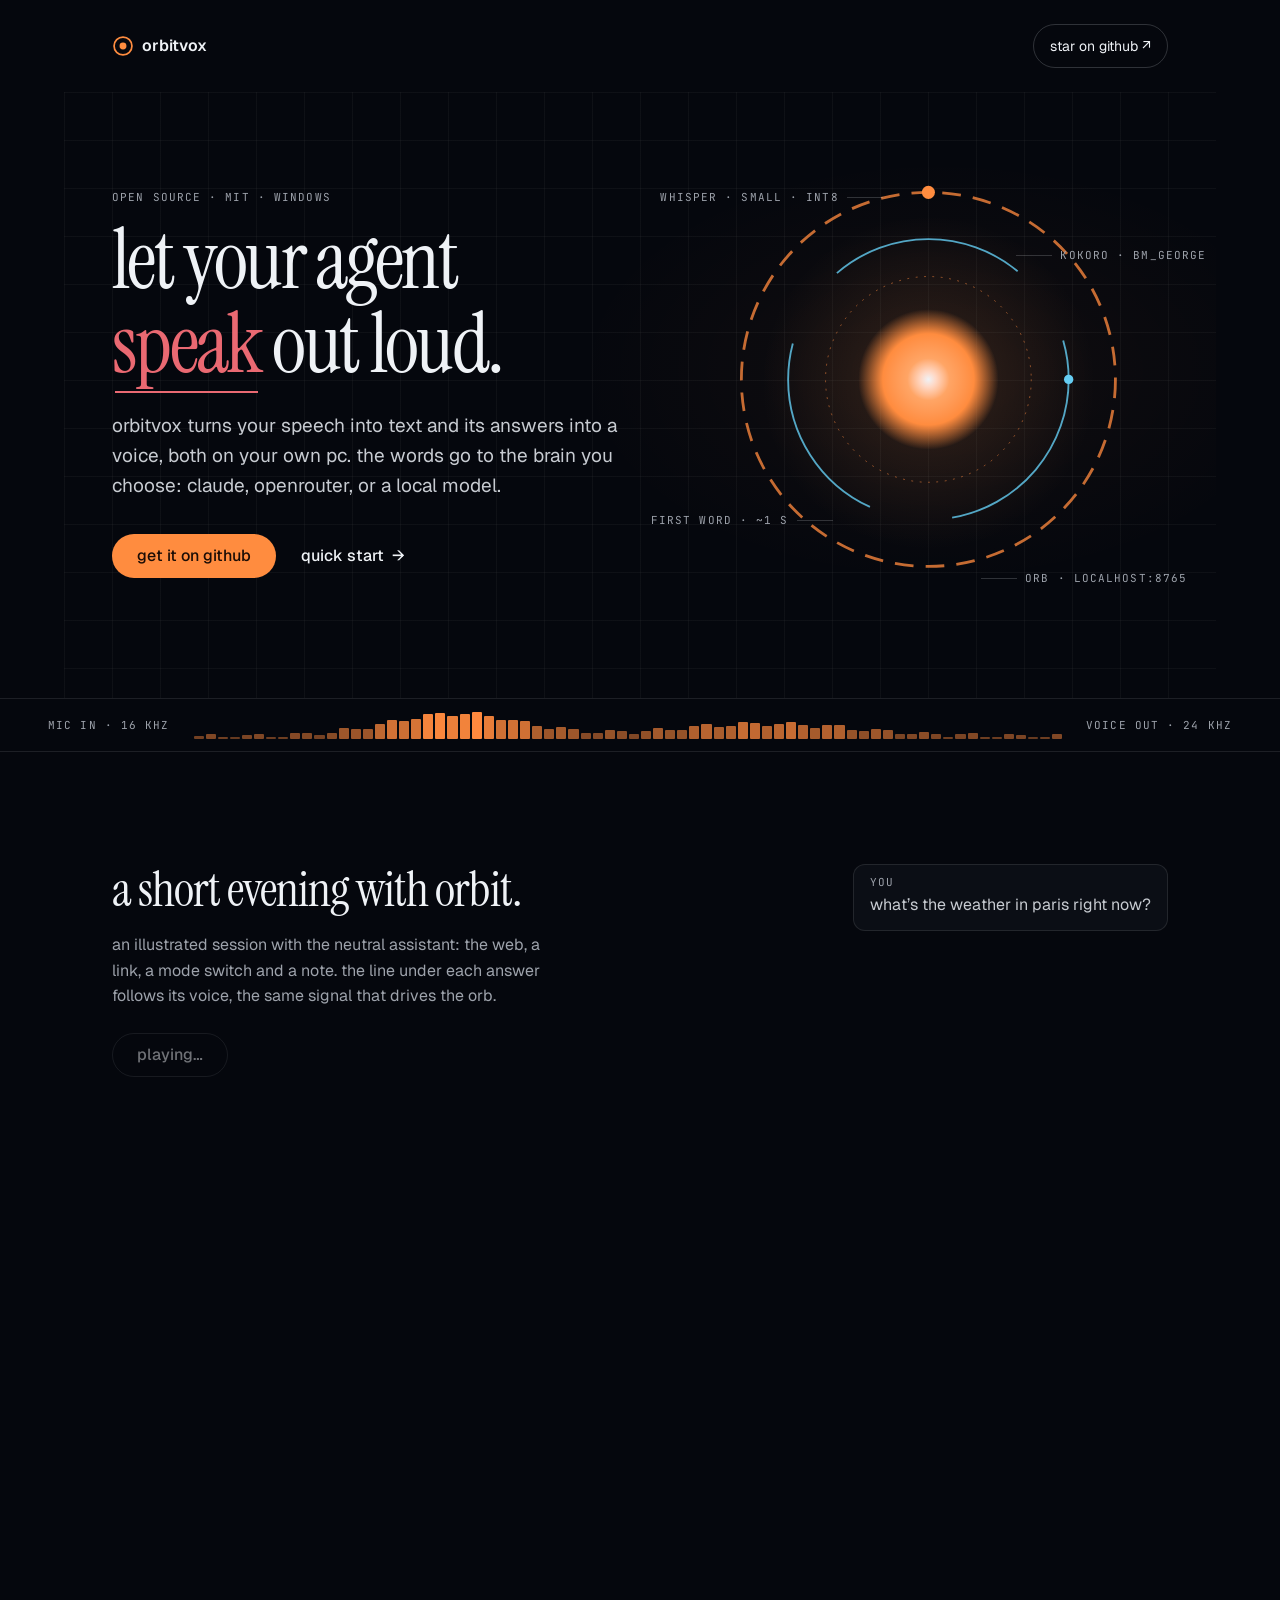
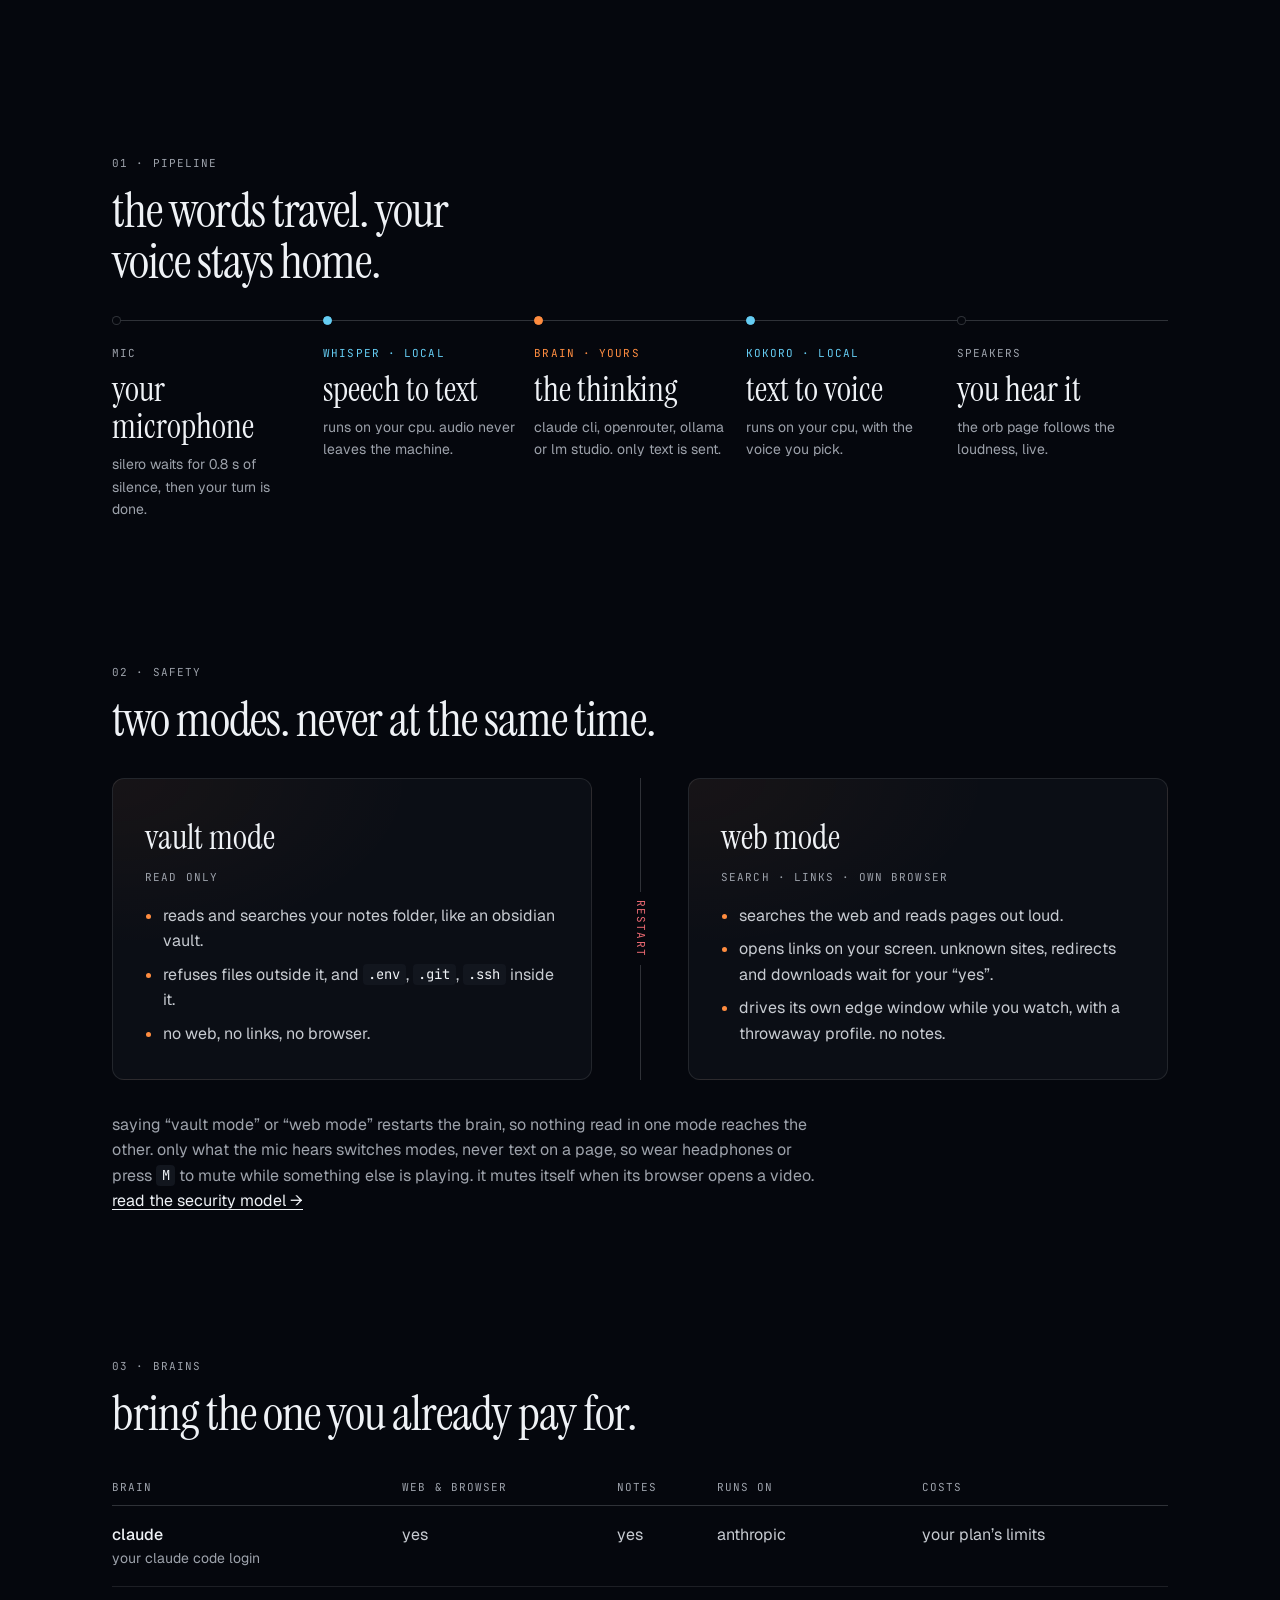
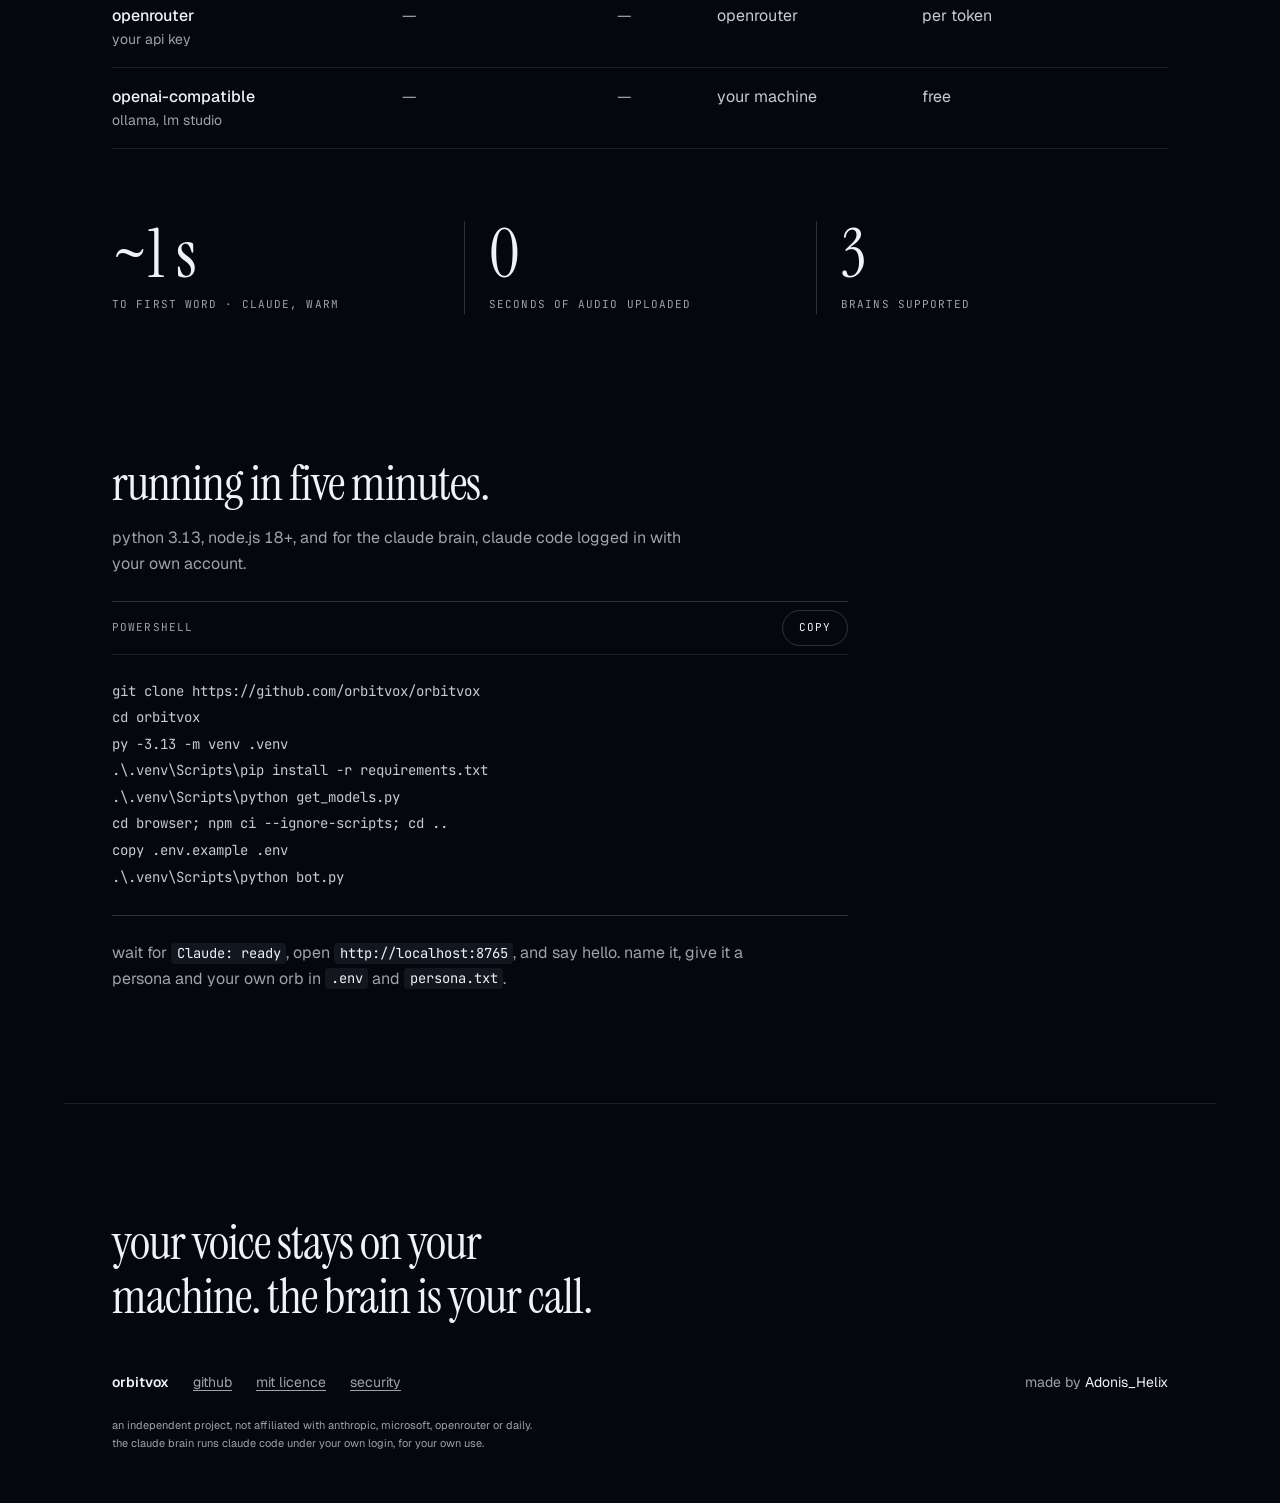
==== commit 97f6c81b: "docs: move links to the orbitvox org and orbitvox.github.io Co-Authored-By: Claude Opus 5.5 <noreply" ====
--- a/docs/index.html
+++ b/docs/index.html
@@ -23,7 +23,7 @@
     <svg class="nav__mark" viewBox="0 0 32 32" aria-hidden="true"><circle cx="16" cy="16" r="13" /><circle cx="16" cy="16" r="5" /></svg>
     OrbitVox
   </a>
-  <a class="nav__cta" href="https://github.com/hassayouneahmed/orbitvox">Star on GitHub <span aria-hidden="true">↗</span></a>
+  <a class="nav__cta" href="https://github.com/orbitvox/orbitvox">Star on GitHub <span aria-hidden="true">↗</span></a>
 </header>
 
 <main id="top">
@@ -34,7 +34,7 @@
       <h1 class="hero__title" id="hero-title">let your agent<br> <em>speak</em>&nbsp;out loud.</h1>
       <p class="hero__lede">OrbitVox turns your speech into text and its answers into a voice, both on your own PC. The words go to the brain you choose: Claude, OpenRouter, or a local model.</p>
       <div class="hero__actions">
-        <a class="btn btn--primary" href="https://github.com/hassayouneahmed/orbitvox">Get it on GitHub</a>
+        <a class="btn btn--primary" href="https://github.com/orbitvox/orbitvox">Get it on GitHub</a>
         <a class="btn btn--link" href="#start">Quick start <span aria-hidden="true">→</span></a>
       </div>
     </div>
@@ -144,7 +144,7 @@
         </ul>
       </article>
     </div>
-    <p class="modes__note">Saying “vault mode” or “web mode” restarts the brain, so nothing read in one mode reaches the other. Only what the mic hears switches modes, never text on a page, so wear headphones or press <kbd>M</kbd> to mute while something else is playing. It mutes itself when its browser opens a video. <a href="https://github.com/hassayouneahmed/orbitvox/blob/main/SECURITY.md">Read the security model <span aria-hidden="true">→</span></a></p>
+    <p class="modes__note">Saying “vault mode” or “web mode” restarts the brain, so nothing read in one mode reaches the other. Only what the mic hears switches modes, never text on a page, so wear headphones or press <kbd>M</kbd> to mute while something else is playing. It mutes itself when its browser opens a video. <a href="https://github.com/orbitvox/orbitvox/blob/main/SECURITY.md">Read the security model <span aria-hidden="true">→</span></a></p>
   </section>
 
   <section class="brains" aria-labelledby="brains-title">
@@ -177,7 +177,7 @@
         <span class="code__label">PowerShell</span>
         <button class="code__copy" type="button" data-copy="install" aria-live="polite">Copy</button>
       </figcaption>
-<pre id="install"><code>git clone https://github.com/hassayouneahmed/orbitvox
+<pre id="install"><code>git clone https://github.com/orbitvox/orbitvox
 cd orbitvox
 py -3.13 -m venv .venv
 .\.venv\Scripts\pip install -r requirements.txt
@@ -195,9 +195,9 @@
   <p class="footer__statement">your voice stays on your machine. the brain is your call.</p>
   <div class="footer__meta">
     <span class="footer__brand">OrbitVox</span>
-    <a href="https://github.com/hassayouneahmed/orbitvox">GitHub</a>
-    <a href="https://github.com/hassayouneahmed/orbitvox/blob/main/LICENSE">MIT licence</a>
-    <a href="https://github.com/hassayouneahmed/orbitvox/blob/main/SECURITY.md">Security</a>
+    <a href="https://github.com/orbitvox/orbitvox">GitHub</a>
+    <a href="https://github.com/orbitvox/orbitvox/blob/main/LICENSE">MIT licence</a>
+    <a href="https://github.com/orbitvox/orbitvox/blob/main/SECURITY.md">Security</a>
     <span class="footer__credit">made by <span class="footer__name">Adonis_Helix</span></span>
   </div>
   <p class="footer__legal">An independent project, not affiliated with Anthropic, Microsoft, OpenRouter or Daily. The Claude brain runs Claude Code under your own login, for your own use.</p>
